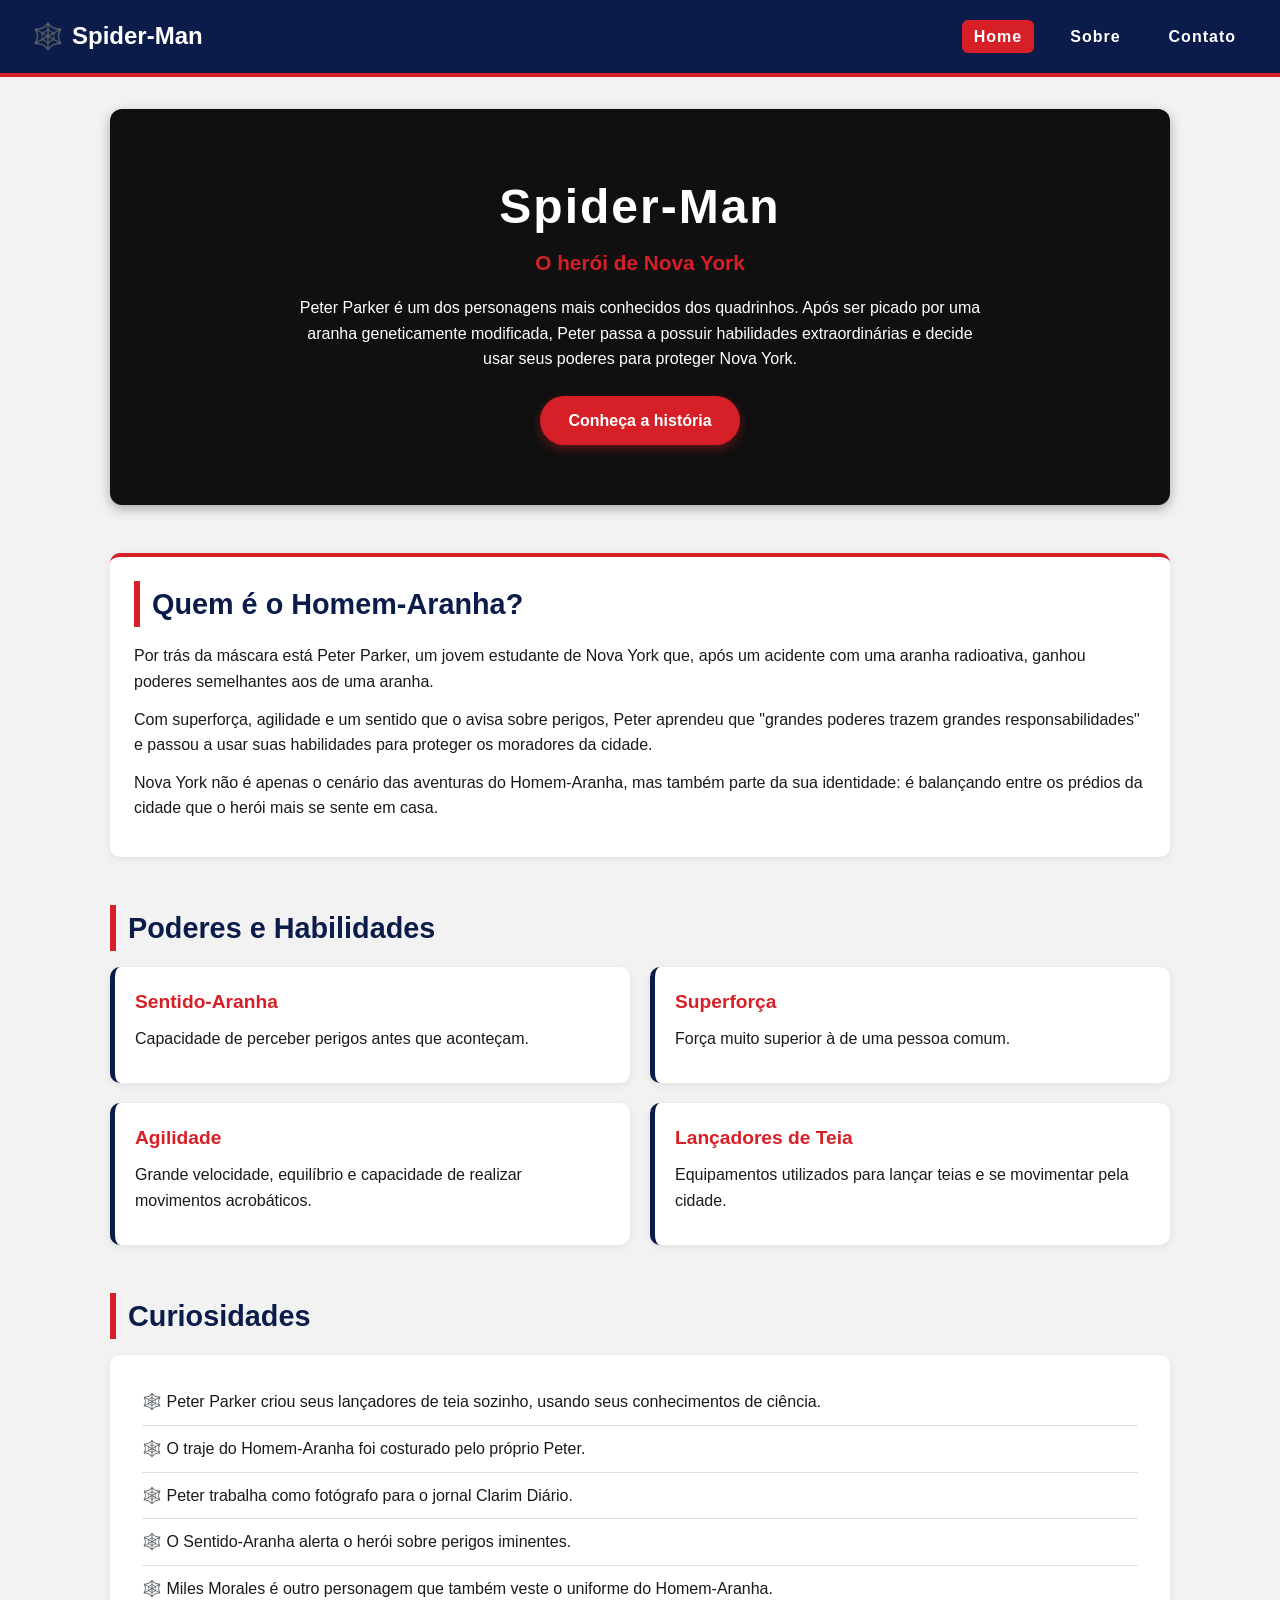
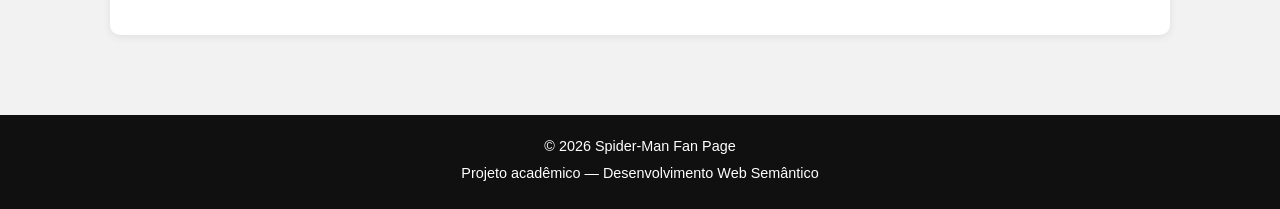
==== index.html @ 92c6b63e "feat: estrutura inicial do projeto" ====
<!DOCTYPE html>
<html lang="pt-br">
<head>
    <meta charset="UTF-8">
    <meta name="viewport" content="width=device-width, initial-scale=1.0">
    <title>Spider-Man | Home</title>
    <link rel="stylesheet" href="css/style.css">
</head>
<body>

    <header>
        <div class="logo">
            <span class="logo-icone">🕸️</span>
            <span class="logo-texto">Spider-Man</span>
        </div>
        <nav>
            <ul>
                <li><a href="index.html" class="ativo">Home</a></li>
                <li><a href="sobre.html">Sobre</a></li>
                <li><a href="contato.html">Contato</a></li>
            </ul>
        </nav>
    </header>

    <main>

        <!-- Seção Hero -->
        <section class="hero">
            <h1>Spider-Man</h1>
            <p class="subtitulo">O herói de Nova York</p>
            <p class="hero-texto">
                Peter Parker é um dos personagens mais conhecidos dos quadrinhos.
                Após ser picado por uma aranha geneticamente modificada, Peter passa
                a possuir habilidades extraordinárias e decide usar seus poderes
                para proteger Nova York.
            </p>
            <a href="sobre.html" class="botao">Conheça a história</a>
        </section>

        <!-- Seção Quem é o Homem-Aranha -->
        <section class="secao-quem-e">
            <article>
                <h2>Quem é o Homem-Aranha?</h2>
                <p>
                    Por trás da máscara está Peter Parker, um jovem estudante de
                    Nova York que, após um acidente com uma aranha radioativa,
                    ganhou poderes semelhantes aos de uma aranha.
                </p>
                <p>
                    Com superforça, agilidade e um sentido que o avisa sobre
                    perigos, Peter aprendeu que "grandes poderes trazem grandes
                    responsabilidades" e passou a usar suas habilidades para
                    proteger os moradores da cidade.
                </p>
                <p>
                    Nova York não é apenas o cenário das aventuras do Homem-Aranha,
                    mas também parte da sua identidade: é balançando entre os
                    prédios da cidade que o herói mais se sente em casa.
                </p>
            </article>
        </section>

        <!-- Seção Poderes e Habilidades -->
        <section class="secao-poderes">
            <h2>Poderes e Habilidades</h2>
            <div class="cards">
                <article class="card">
                    <h3>Sentido-Aranha</h3>
                    <p>Capacidade de perceber perigos antes que aconteçam.</p>
                </article>
                <article class="card">
                    <h3>Superforça</h3>
                    <p>Força muito superior à de uma pessoa comum.</p>
                </article>
                <article class="card">
                    <h3>Agilidade</h3>
                    <p>Grande velocidade, equilíbrio e capacidade de realizar movimentos acrobáticos.</p>
                </article>
                <article class="card">
                    <h3>Lançadores de Teia</h3>
                    <p>Equipamentos utilizados para lançar teias e se movimentar pela cidade.</p>
                </article>
            </div>
        </section>

        <!-- Seção Curiosidades -->
        <section class="secao-curiosidades">
            <h2>Curiosidades</h2>
            <ul>
                <li>Peter Parker criou seus lançadores de teia sozinho, usando seus conhecimentos de ciência.</li>
                <li>O traje do Homem-Aranha foi costurado pelo próprio Peter.</li>
                <li>Peter trabalha como fotógrafo para o jornal Clarim Diário.</li>
                <li>O Sentido-Aranha alerta o herói sobre perigos iminentes.</li>
                <li>Miles Morales é outro personagem que também veste o uniforme do Homem-Aranha.</li>
            </ul>
        </section>

    </main>

    <footer>
        <p>&copy; 2026 Spider-Man Fan Page</p>
        <p>Projeto acadêmico — Desenvolvimento Web Semântico</p>
    </footer>

</body>
</html>
---- css/style.css ----
/* ==========================================================
   RESET BÁSICO
========================================================== */
* {
    margin: 0;
    padding: 0;
    box-sizing: border-box;
}

body {
    font-family: Arial, Helvetica, sans-serif;
    background-color: #f2f2f2;
    color: #1a1a1a;
    line-height: 1.6;
}

/* ==========================================================
   CORES PRINCIPAIS (variáveis para facilitar leitura)
   Vermelho: #d61f26
   Azul escuro: #0b1c4a
   Preto: #101010
   Branco: #ffffff
========================================================== */

a {
    text-decoration: none;
    color: inherit;
}

ul {
    list-style: none;
}

/* ==========================================================
   HEADER / MENU (Flexbox)
========================================================== */
header {
    background-color: #0b1c4a;
    color: #ffffff;
    display: flex;
    justify-content: space-between;
    align-items: center;
    flex-wrap: wrap;
    padding: 16px 32px;
    border-bottom: 4px solid #d61f26;
}

.logo {
    display: flex;
    align-items: center;
    gap: 8px;
    font-size: 1.5rem;
    font-weight: bold;
}

.logo-icone {
    font-size: 1.6rem;
}

header nav ul {
    display: flex;
    gap: 24px;
}

header nav a {
    font-weight: bold;
    letter-spacing: 1px;
    padding: 8px 12px;
    border-radius: 6px;
    transition: background-color 0.2s ease;
}

header nav a:hover {
    background-color: #d61f26;
}

header nav a.ativo {
    background-color: #d61f26;
}

/* ==========================================================
   MAIN
========================================================== */
main {
    max-width: 1100px;
    margin: 0 auto;
    padding: 32px 20px;
}

section {
    margin-bottom: 48px;
}

h1 {
    font-size: 2.4rem;
    color: #0b1c4a;
}

h2 {
    font-size: 1.8rem;
    color: #0b1c4a;
    margin-bottom: 16px;
    border-left: 6px solid #d61f26;
    padding-left: 12px;
}

h3 {
    font-size: 1.2rem;
    color: #d61f26;
    margin-bottom: 8px;
}

p {
    margin-bottom: 12px;
}

/* ==========================================================
   HERO (Home)
========================================================== */
.hero {
    background-color: #101010;
    color: #ffffff;
    text-align: center;
    padding: 60px 24px;
    border-radius: 12px;
    box-shadow: 0 4px 12px rgba(0, 0, 0, 0.3);
}

.hero h1 {
    color: #ffffff;
    font-size: 3rem;
    letter-spacing: 2px;
}

.hero .subtitulo {
    color: #d61f26;
    font-size: 1.3rem;
    font-weight: bold;
    margin-bottom: 16px;
}

.hero-texto {
    max-width: 700px;
    margin: 0 auto 24px auto;
}

.botao {
    display: inline-block;
    background-color: #d61f26;
    color: #ffffff;
    padding: 12px 28px;
    border-radius: 30px;
    font-weight: bold;
    box-shadow: 0 4px 10px rgba(214, 31, 38, 0.4);
    transition: transform 0.2s ease, background-color 0.2s ease;
}

.botao:hover {
    background-color: #a3151a;
    transform: translateY(-2px);
}

/* ==========================================================
   ARTIGO / TEXTO (Quem é / Origem / Intro Sobre)
========================================================== */
.secao-quem-e article,
.secao-origem article,
.intro-sobre,
.intro-contato {
    background-color: #ffffff;
    padding: 24px;
    border-radius: 10px;
    box-shadow: 0 2px 8px rgba(0, 0, 0, 0.08);
    border-top: 4px solid #d61f26;
}

/* ==========================================================
   CARDS (Grid) - Poderes, Personagens, Vilões
========================================================== */
.cards {
    display: grid;
    grid-template-columns: repeat(2, 1fr);
    gap: 20px;
    margin-top: 16px;
}

.card {
    background-color: #ffffff;
    padding: 20px;
    border-radius: 10px;
    box-shadow: 0 2px 8px rgba(0, 0, 0, 0.08);
    border-left: 5px solid #0b1c4a;
    transition: transform 0.2s ease;
}

.card:hover {
    transform: translateY(-4px);
}

.card-vilao {
    border-left: 5px solid #d61f26;
}

/* ==========================================================
   CURIOSIDADES
========================================================== */
.secao-curiosidades ul {
    background-color: #ffffff;
    padding: 24px 32px;
    border-radius: 10px;
    box-shadow: 0 2px 8px rgba(0, 0, 0, 0.08);
}

.secao-curiosidades li {
    padding: 10px 0;
    border-bottom: 1px solid #e0e0e0;
}

.secao-curiosidades li::before {
    content: "🕸️ ";
}

.secao-curiosidades li:last-child {
    border-bottom: none;
}

/* ==========================================================
   FORMULÁRIO (Contato)
========================================================== */
.secao-formulario form {
    background-color: #ffffff;
    padding: 32px;
    border-radius: 10px;
    box-shadow: 0 2px 8px rgba(0, 0, 0, 0.08);
    display: flex;
    flex-direction: column;
    gap: 18px;
    max-width: 600px;
    margin: 0 auto;
}

.campo {
    display: flex;
    flex-direction: column;
    gap: 6px;
}

.campo label {
    font-weight: bold;
    color: #0b1c4a;
}

.campo input,
.campo textarea {
    padding: 10px 12px;
    border: 2px solid #cccccc;
    border-radius: 6px;
    font-family: inherit;
    font-size: 1rem;
}

.campo input:focus,
.campo textarea:focus {
    outline: none;
    border-color: #d61f26;
}

.secao-formulario button {
    align-self: flex-start;
    background-color: #d61f26;
    color: #ffffff;
    border: none;
    padding: 12px 28px;
    border-radius: 30px;
    font-weight: bold;
    font-size: 1rem;
    cursor: pointer;
    transition: background-color 0.2s ease;
}

.secao-formulario button:hover {
    background-color: #a3151a;
}

/* ==========================================================
   FOOTER
========================================================== */
footer {
    background-color: #101010;
    color: #ffffff;
    text-align: center;
    padding: 20px;
}

footer p {
    margin-bottom: 4px;
    font-size: 0.9rem;
}

/* ==========================================================
   RESPONSIVIDADE
========================================================== */
@media (max-width: 768px) {

    header {
        flex-direction: column;
        gap: 12px;
        text-align: center;
    }

    header nav ul {
        flex-wrap: wrap;
        justify-content: center;
        gap: 12px;
    }

    .hero h1 {
        font-size: 2.2rem;
    }

    .cards {
        grid-template-columns: 1fr;
    }

    .secao-formulario form {
        max-width: 100%;
    }

    .secao-formulario button {
        align-self: stretch;
        text-align: center;
    }
}
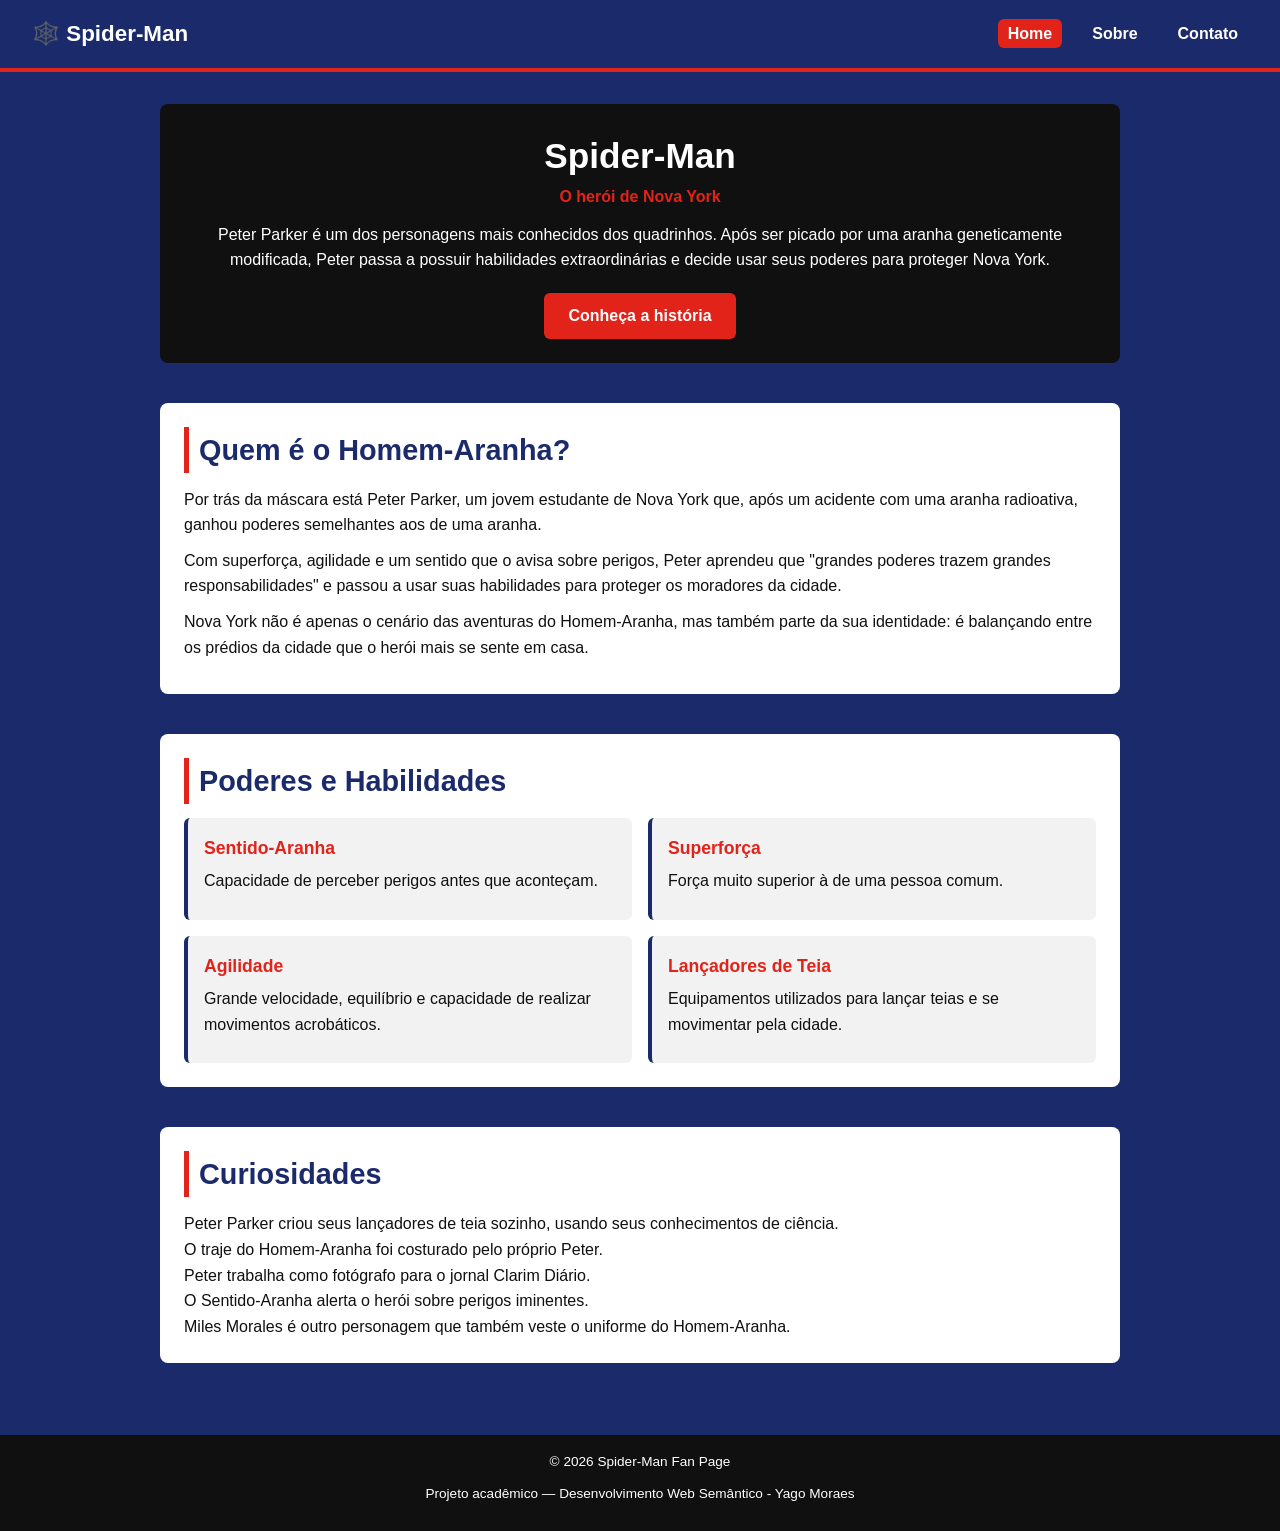
==== commit ba367ad0: "style: estilização das paginas" ====
--- a/index.html
+++ b/index.html
@@ -99,7 +99,7 @@
 
     <footer>
         <p>&copy; 2026 Spider-Man Fan Page</p>
-        <p>Projeto acadêmico — Desenvolvimento Web Semântico</p>
+        <p>Projeto acadêmico — Desenvolvimento Web Semântico - Yago Moraes</p>
     </footer>
 
 </body>
--- a/css/style.css
+++ b/css/style.css
@@ -1,6 +1,13 @@
-/* ==========================================================
-   RESET BÁSICO
-========================================================== */
+/* ====== VARIÁVEIS DE COR ====== */
+:root {
+    --vermelho: #e2231a;
+    --azul: #1b2a6b;
+    --preto: #101010;
+    --branco: #ffffff;
+    --cinza-claro: #f2f2f2;
+}
+
+/* ====== RESET BÁSICO ====== */
 * {
     margin: 0;
     padding: 0;
@@ -9,18 +16,10 @@
 
 body {
     font-family: Arial, Helvetica, sans-serif;
-    background-color: #f2f2f2;
-    color: #1a1a1a;
     line-height: 1.6;
-}
-
-/* ==========================================================
-   CORES PRINCIPAIS (variáveis para facilitar leitura)
-   Vermelho: #d61f26
-   Azul escuro: #0b1c4a
-   Preto: #101010
-   Branco: #ffffff
-========================================================== */
+    color: var(--preto);
+    background-color: var(--azul);
+}
 
 a {
     text-decoration: none;
@@ -31,303 +30,232 @@
     list-style: none;
 }
 
-/* ==========================================================
-   HEADER / MENU (Flexbox)
-========================================================== */
+img {
+    max-width: 100%;
+    display: block;
+}
+
+/* ====== HEADER / NAV ====== */
 header {
-    background-color: #0b1c4a;
-    color: #ffffff;
+    background-color: var(--azul);
+    color: var(--branco);
     display: flex;
     justify-content: space-between;
     align-items: center;
     flex-wrap: wrap;
+    gap: 10px;
     padding: 16px 32px;
-    border-bottom: 4px solid #d61f26;
+    border-bottom: 4px solid var(--vermelho);
 }
 
 .logo {
-    display: flex;
-    align-items: center;
-    gap: 8px;
-    font-size: 1.5rem;
-    font-weight: bold;
-}
-
-.logo-icone {
-    font-size: 1.6rem;
+    font-size: 1.4rem;
+    font-weight: bold;
 }
 
 header nav ul {
     display: flex;
-    gap: 24px;
+    gap: 20px;
 }
 
 header nav a {
     font-weight: bold;
-    letter-spacing: 1px;
-    padding: 8px 12px;
-    border-radius: 6px;
-    transition: background-color 0.2s ease;
+    padding: 6px 10px;
+    border-radius: 6px;
 }
 
 header nav a:hover {
-    background-color: #d61f26;
+    background-color: var(--vermelho);
 }
 
 header nav a.ativo {
-    background-color: #d61f26;
-}
-
-/* ==========================================================
-   MAIN
-========================================================== */
+    background-color: var(--vermelho);
+}
+
+/* ====== MAIN ====== */
 main {
-    max-width: 1100px;
+    max-width: 1000px;
     margin: 0 auto;
     padding: 32px 20px;
 }
 
 section {
-    margin-bottom: 48px;
+    margin-bottom: 40px;
+    background-color: var(--branco);
+    padding: 24px;
+    border-radius: 8px;
 }
 
 h1 {
-    font-size: 2.4rem;
-    color: #0b1c4a;
+    font-size: 2.2rem;
+    color: var(--azul);
 }
 
 h2 {
     font-size: 1.8rem;
-    color: #0b1c4a;
-    margin-bottom: 16px;
-    border-left: 6px solid #d61f26;
-    padding-left: 12px;
+    color: var(--azul);
+    margin-bottom: 14px;
+    border-left: 5px solid var(--vermelho);
+    padding-left: 10px;
 }
 
 h3 {
-    font-size: 1.2rem;
-    color: #d61f26;
-    margin-bottom: 8px;
+    font-size: 1.1rem;
+    color: var(--vermelho);
+    margin-bottom: 6px;
 }
 
 p {
+    margin-bottom: 10px;
+}
+
+/* ====== HERO (Home) ====== */
+.hero {
+    background-color: var(--preto);
+    color: var(--branco);
+    text-align: center;
+}
+
+.hero h1 {
+    color: var(--branco);
+}
+
+.hero .subtitulo {
+    color: var(--vermelho);
+    font-weight: bold;
     margin-bottom: 12px;
 }
 
-/* ==========================================================
-   HERO (Home)
-========================================================== */
-.hero {
-    background-color: #101010;
-    color: #ffffff;
-    text-align: center;
-    padding: 60px 24px;
-    border-radius: 12px;
-    box-shadow: 0 4px 12px rgba(0, 0, 0, 0.3);
-}
-
-.hero h1 {
-    color: #ffffff;
-    font-size: 3rem;
-    letter-spacing: 2px;
-}
-
-.hero .subtitulo {
-    color: #d61f26;
-    font-size: 1.3rem;
-    font-weight: bold;
-    margin-bottom: 16px;
-}
-
-.hero-texto {
-    max-width: 700px;
-    margin: 0 auto 24px auto;
+/* espaço reservado para imagem na Home */
+.imagem-hero {
+    margin: 20px auto;
+    max-width: 500px;
+    aspect-ratio: 16 / 9;
+    background-color: #1a1a1a;
+    border: 2px dashed var(--vermelho);
+    border-radius: 8px;
+    display: flex;
+    align-items: center;
+    justify-content: center;
+    color: var(--branco);
+    font-size: 0.9rem;
 }
 
 .botao {
     display: inline-block;
-    background-color: #d61f26;
-    color: #ffffff;
-    padding: 12px 28px;
-    border-radius: 30px;
-    font-weight: bold;
-    box-shadow: 0 4px 10px rgba(214, 31, 38, 0.4);
-    transition: transform 0.2s ease, background-color 0.2s ease;
+    background-color: var(--vermelho);
+    color: var(--branco);
+    padding: 10px 24px;
+    border-radius: 6px;
+    font-weight: bold;
+    margin-top: 10px;
 }
 
 .botao:hover {
     background-color: #a3151a;
-    transform: translateY(-2px);
-}
-
-/* ==========================================================
-   ARTIGO / TEXTO (Quem é / Origem / Intro Sobre)
-========================================================== */
-.secao-quem-e article,
-.secao-origem article,
-.intro-sobre,
-.intro-contato {
-    background-color: #ffffff;
-    padding: 24px;
-    border-radius: 10px;
-    box-shadow: 0 2px 8px rgba(0, 0, 0, 0.08);
-    border-top: 4px solid #d61f26;
-}
-
-/* ==========================================================
-   CARDS (Grid) - Poderes, Personagens, Vilões
-========================================================== */
+}
+
+/* ====== CARDS (Grid) ====== */
 .cards {
     display: grid;
     grid-template-columns: repeat(2, 1fr);
-    gap: 20px;
-    margin-top: 16px;
+    gap: 16px;
+    margin-top: 10px;
 }
 
 .card {
-    background-color: #ffffff;
-    padding: 20px;
-    border-radius: 10px;
-    box-shadow: 0 2px 8px rgba(0, 0, 0, 0.08);
-    border-left: 5px solid #0b1c4a;
-    transition: transform 0.2s ease;
-}
-
-.card:hover {
-    transform: translateY(-4px);
+    background-color: var(--cinza-claro);
+    padding: 16px;
+    border-left: 4px solid var(--azul);
+    border-radius: 6px;
 }
 
 .card-vilao {
-    border-left: 5px solid #d61f26;
-}
-
-/* ==========================================================
-   CURIOSIDADES
-========================================================== */
-.secao-curiosidades ul {
-    background-color: #ffffff;
-    padding: 24px 32px;
-    border-radius: 10px;
-    box-shadow: 0 2px 8px rgba(0, 0, 0, 0.08);
-}
-
-.secao-curiosidades li {
-    padding: 10px 0;
-    border-bottom: 1px solid #e0e0e0;
-}
-
-.secao-curiosidades li::before {
-    content: "🕸️ ";
-}
-
-.secao-curiosidades li:last-child {
-    border-bottom: none;
-}
-
-/* ==========================================================
-   FORMULÁRIO (Contato)
-========================================================== */
-.secao-formulario form {
-    background-color: #ffffff;
-    padding: 32px;
-    border-radius: 10px;
-    box-shadow: 0 2px 8px rgba(0, 0, 0, 0.08);
+    border-left: 4px solid var(--vermelho);
+}
+
+/* ====== ASIDE ====== */
+aside {
+    background-color: var(--cinza-claro);
+    border-left: 4px solid var(--vermelho);
+}
+
+aside ul li {
+    margin-bottom: 8px;
+    padding-left: 10px;
+}
+
+/* ====== FORMULÁRIO ====== */
+.campo {
     display: flex;
     flex-direction: column;
-    gap: 18px;
-    max-width: 600px;
-    margin: 0 auto;
-}
-
-.campo {
-    display: flex;
-    flex-direction: column;
-    gap: 6px;
+    gap: 4px;
+    margin-bottom: 14px;
 }
 
 .campo label {
     font-weight: bold;
-    color: #0b1c4a;
+    color: var(--azul);
 }
 
 .campo input,
 .campo textarea {
-    padding: 10px 12px;
+    padding: 8px 10px;
     border: 2px solid #cccccc;
     border-radius: 6px;
     font-family: inherit;
-    font-size: 1rem;
 }
 
 .campo input:focus,
 .campo textarea:focus {
     outline: none;
-    border-color: #d61f26;
-}
-
+    border-color: var(--vermelho);
+}
+
+.intro-contato {
+    margin: auto auto;
+    margin-bottom: 20px;
+    max-width: 600px;
+}
+
+.secao-formulario {
+    max-width: 600px;
+    margin: 0 auto;
+}
 .secao-formulario button {
-    align-self: flex-start;
-    background-color: #d61f26;
-    color: #ffffff;
+    background-color: var(--vermelho);
+    color: var(--branco);
     border: none;
-    padding: 12px 28px;
-    border-radius: 30px;
-    font-weight: bold;
-    font-size: 1rem;
+    padding: 10px 24px;
+    border-radius: 6px;
+    font-weight: bold;
     cursor: pointer;
-    transition: background-color 0.2s ease;
 }
 
 .secao-formulario button:hover {
     background-color: #a3151a;
 }
 
-/* ==========================================================
-   FOOTER
-========================================================== */
+/* ====== FOOTER ====== */
 footer {
-    background-color: #101010;
-    color: #ffffff;
+    background-color: var(--preto);
+    color: var(--branco);
     text-align: center;
-    padding: 20px;
+    padding: 16px;
 }
 
 footer p {
-    margin-bottom: 4px;
-    font-size: 0.9rem;
-}
-
-/* ==========================================================
-   RESPONSIVIDADE
-========================================================== */
+    font-size: 0.85rem;
+}
+
+/* ====== RESPONSIVIDADE ====== */
 @media (max-width: 768px) {
-
     header {
         flex-direction: column;
-        gap: 12px;
         text-align: center;
-    }
-
-    header nav ul {
-        flex-wrap: wrap;
-        justify-content: center;
-        gap: 12px;
-    }
-
-    .hero h1 {
-        font-size: 2.2rem;
     }
 
     .cards {
         grid-template-columns: 1fr;
     }
-
-    .secao-formulario form {
-        max-width: 100%;
-    }
-
-    .secao-formulario button {
-        align-self: stretch;
-        text-align: center;
-    }
-}
+}
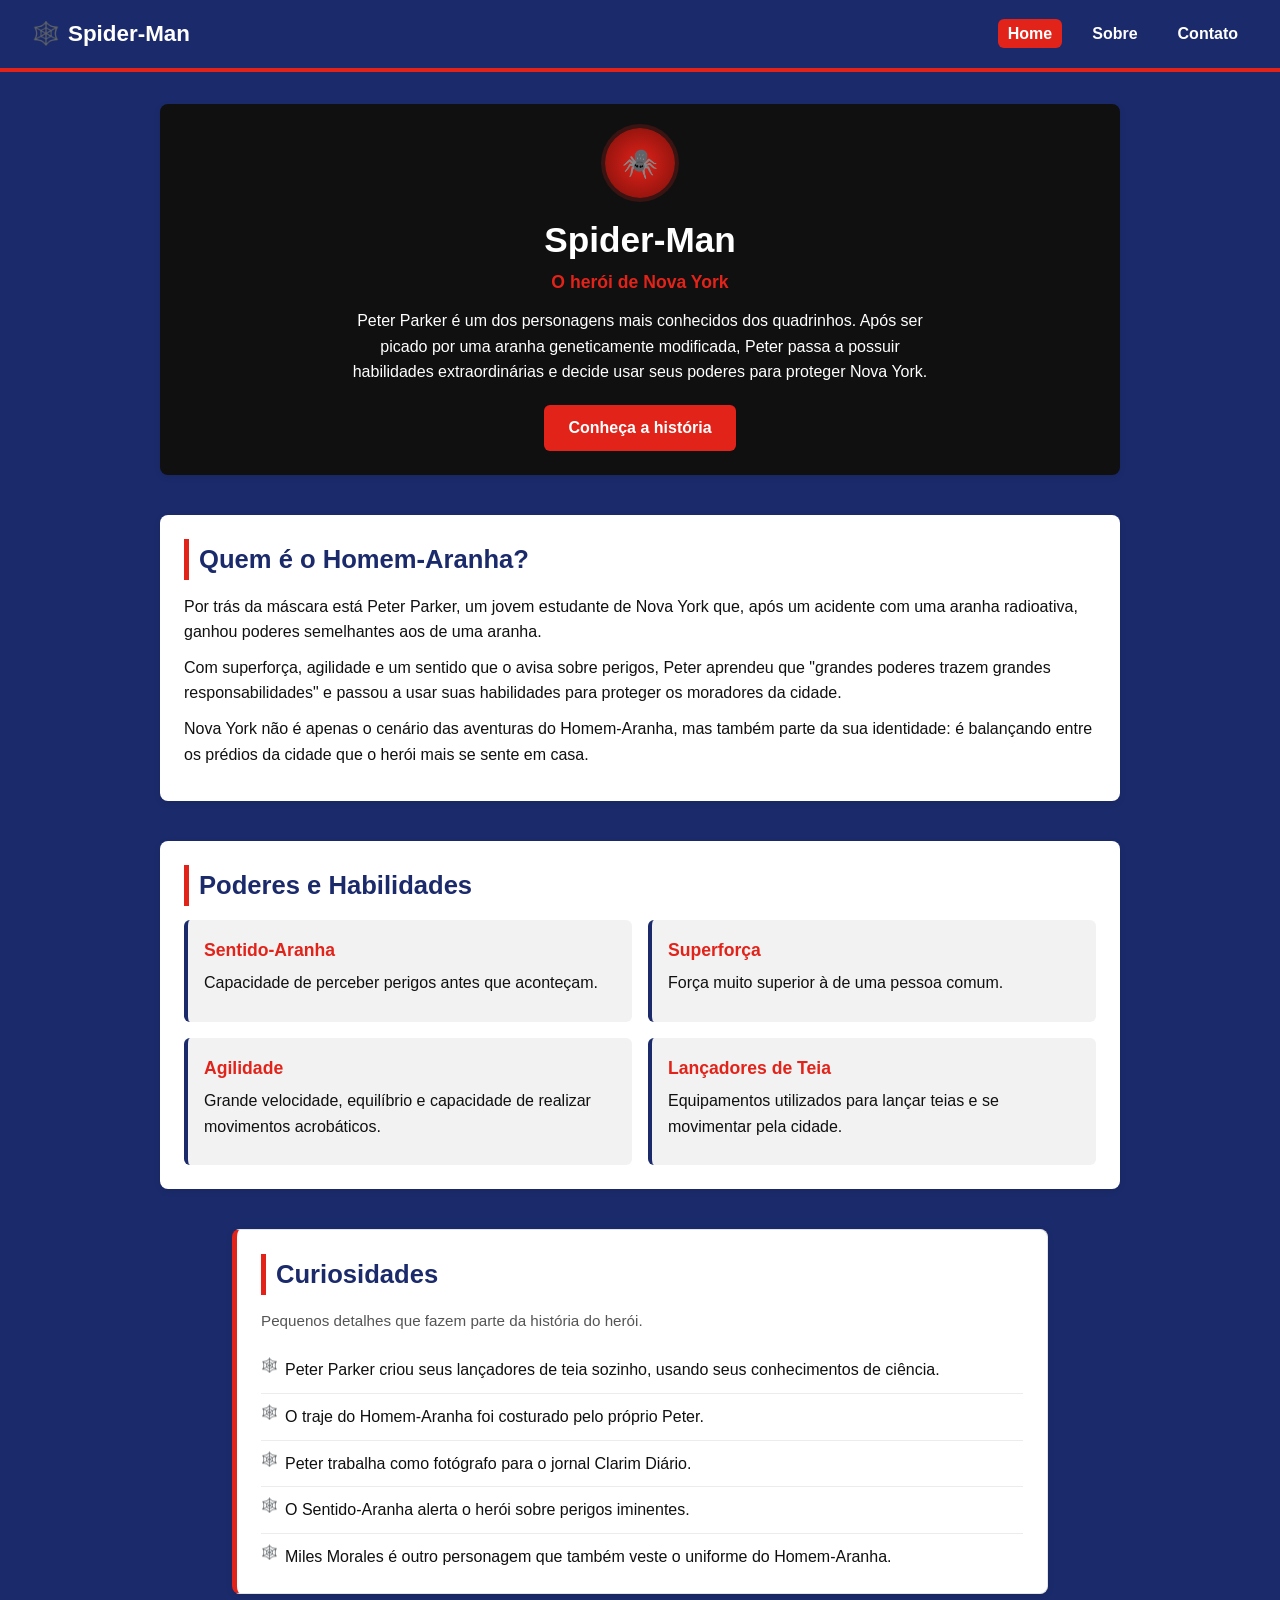
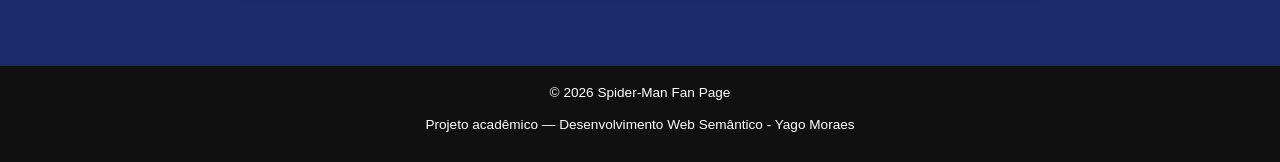
==== commit 26b2d75a: "feat: versão estática finalizada" ====
--- a/index.html
+++ b/index.html
@@ -26,6 +26,7 @@
 
         <!-- Seção Hero -->
         <section class="hero">
+            <span class="hero-icone" aria-hidden="true">🕷️</span>
             <h1>Spider-Man</h1>
             <p class="subtitulo">O herói de Nova York</p>
             <p class="hero-texto">
@@ -83,9 +84,10 @@
             </div>
         </section>
 
-        <!-- Seção Curiosidades -->
-        <section class="secao-curiosidades">
+        <!-- Curiosidades -->
+        <aside aria-label="Curiosidades sobre o personagem">
             <h2>Curiosidades</h2>
+            <p class="aside-intro">Pequenos detalhes que fazem parte da história do herói.</p>
             <ul>
                 <li>Peter Parker criou seus lançadores de teia sozinho, usando seus conhecimentos de ciência.</li>
                 <li>O traje do Homem-Aranha foi costurado pelo próprio Peter.</li>
@@ -93,7 +95,7 @@
                 <li>O Sentido-Aranha alerta o herói sobre perigos iminentes.</li>
                 <li>Miles Morales é outro personagem que também veste o uniforme do Homem-Aranha.</li>
             </ul>
-        </section>
+        </aside>
 
     </main>
 
@@ -103,4 +105,4 @@
     </footer>
 
 </body>
-</html>
+</html>
--- a/css/style.css
+++ b/css/style.css
@@ -30,12 +30,7 @@
     list-style: none;
 }
 
-img {
-    max-width: 100%;
-    display: block;
-}
-
-/* ====== HEADER / NAV ====== */
+/* ====== HEADER / NAV (Flexbox) ====== */
 header {
     background-color: var(--azul);
     color: var(--branco);
@@ -49,6 +44,9 @@
 }
 
 .logo {
+    display: flex;
+    align-items: center;
+    gap: 8px;
     font-size: 1.4rem;
     font-weight: bold;
 }
@@ -62,6 +60,7 @@
     font-weight: bold;
     padding: 6px 10px;
     border-radius: 6px;
+    transition: background-color 0.2s ease;
 }
 
 header nav a:hover {
@@ -84,6 +83,7 @@
     background-color: var(--branco);
     padding: 24px;
     border-radius: 8px;
+    box-shadow: 0 2px 6px rgba(0, 0, 0, 0.1);
 }
 
 h1 {
@@ -92,7 +92,7 @@
 }
 
 h2 {
-    font-size: 1.8rem;
+    font-size: 1.6rem;
     color: var(--azul);
     margin-bottom: 14px;
     border-left: 5px solid var(--vermelho);
@@ -109,36 +109,44 @@
     margin-bottom: 10px;
 }
 
-/* ====== HERO (Home) ====== */
+/* ====== HERO (Home) — layout em Flexbox ====== */
 .hero {
     background-color: var(--preto);
     color: var(--branco);
+    display: flex;
+    flex-direction: column;
+    align-items: center;
     text-align: center;
 }
 
 .hero h1 {
     color: var(--branco);
+}
+
+/* selo/ícone decorativo, feito só com CSS, sem imagem externa */
+.hero-icone {
+    width: 70px;
+    height: 70px;
+    display: flex;
+    align-items: center;
+    justify-content: center;
+    font-size: 1.8rem;
+    background: radial-gradient(circle, var(--vermelho) 0%, #7a0f0a 100%);
+    border-radius: 50%;
+    margin-bottom: 14px;
+    box-shadow: 0 0 0 4px rgba(226, 35, 26, 0.2);
 }
 
 .hero .subtitulo {
     color: var(--vermelho);
     font-weight: bold;
+    font-size: 1.1rem;
     margin-bottom: 12px;
 }
 
-/* espaço reservado para imagem na Home */
-.imagem-hero {
-    margin: 20px auto;
-    max-width: 500px;
-    aspect-ratio: 16 / 9;
-    background-color: #1a1a1a;
-    border: 2px dashed var(--vermelho);
-    border-radius: 8px;
-    display: flex;
-    align-items: center;
-    justify-content: center;
-    color: var(--branco);
-    font-size: 0.9rem;
+.hero-texto {
+    max-width: 600px;
+    font-size: 1rem;
 }
 
 .botao {
@@ -149,13 +157,14 @@
     border-radius: 6px;
     font-weight: bold;
     margin-top: 10px;
+    transition: background-color 0.2s ease;
 }
 
 .botao:hover {
     background-color: #a3151a;
 }
 
-/* ====== CARDS (Grid) ====== */
+/* ====== CARDS ====== */
 .cards {
     display: grid;
     grid-template-columns: repeat(2, 1fr);
@@ -170,22 +179,105 @@
     border-radius: 6px;
 }
 
-.card-vilao {
-    border-left: 4px solid var(--vermelho);
-}
-
-/* ====== ASIDE ====== */
+/* ====== PERSONAGENS ====== */
+.secao-personagens, aside {
+    width: 85%;
+    margin: 0 auto;
+}
+
+.lista-personagens {
+    display: flex;
+    flex-direction: column;
+    gap: 14px;
+    margin-top: 10px;
+}
+
+.personagem {
+    display: flex;
+    align-items: center;
+    gap: 16px;
+    background-color: var(--cinza-claro);
+    padding: 14px 16px;
+    border-left: 4px solid var(--azul);
+    border-radius: 6px;
+}
+
+.avatar {
+    flex-shrink: 0;
+    width: 42px;
+    height: 42px;
+    display: flex;
+    align-items: center;
+    justify-content: center;
+    background-color: var(--azul);
+    color: var(--branco);
+    font-weight: bold;
+    border-radius: 50%;
+}
+
+.personagem-texto h3 {
+    margin-bottom: 2px;
+}
+
+.personagem-texto p {
+    margin-bottom: 0;
+}
+
 aside {
-    background-color: var(--cinza-claro);
-    border-left: 4px solid var(--vermelho);
+    background-color: var(--branco);
+    border: 1px solid #e5e5e5;
+    border-left: 5px solid var(--vermelho);
+    border-radius: 8px;
+    padding: 24px;
+    box-shadow: 0 2px 6px rgba(0, 0, 0, 0.1);
+    margin-bottom: 40px;
+}
+
+.aside-selo {
+    display: inline-block;
+    background-color: var(--azul);
+    color: var(--branco);
+    font-size: 0.75rem;
+    font-weight: bold;
+    text-transform: uppercase;
+    letter-spacing: 0.5px;
+    padding: 4px 10px;
+    border-radius: 20px;
+    margin-bottom: 10px;
+}
+
+.aside-intro {
+    color: #555555;
+    font-size: 0.95rem;
+    margin-bottom: 14px;
 }
 
 aside ul li {
-    margin-bottom: 8px;
-    padding-left: 10px;
-}
-
-/* ====== FORMULÁRIO ====== */
+    position: relative;
+    padding: 10px 0 10px 24px;
+    border-bottom: 1px solid #ececec;
+}
+
+aside ul li:last-child {
+    border-bottom: none;
+    padding-bottom: 0;
+}
+
+aside ul li::before {
+    content: "🕸️";
+    position: absolute;
+    left: 0;
+    top: 8px;
+    font-size: 0.85rem;
+}
+
+/* ====== FORMULÁRIO (Contato) ====== */
+.intro-contato,
+.secao-formulario {
+    max-width: 600px;
+    margin: 0 auto 40px auto;
+}
+
 .campo {
     display: flex;
     flex-direction: column;
@@ -212,16 +304,6 @@
     border-color: var(--vermelho);
 }
 
-.intro-contato {
-    margin: auto auto;
-    margin-bottom: 20px;
-    max-width: 600px;
-}
-
-.secao-formulario {
-    max-width: 600px;
-    margin: 0 auto;
-}
 .secao-formulario button {
     background-color: var(--vermelho);
     color: var(--branco);
@@ -230,6 +312,7 @@
     border-radius: 6px;
     font-weight: bold;
     cursor: pointer;
+    transition: background-color 0.2s ease;
 }
 
 .secao-formulario button:hover {
@@ -248,7 +331,7 @@
     font-size: 0.85rem;
 }
 
-/* ====== RESPONSIVIDADE ====== */
+/* ====== RESPONSIVIDADE BASICA ====== */
 @media (max-width: 768px) {
     header {
         flex-direction: column;
@@ -258,4 +341,9 @@
     .cards {
         grid-template-columns: 1fr;
     }
+
+    .personagem {
+        flex-direction: column;
+        text-align: center;
+    }
 }
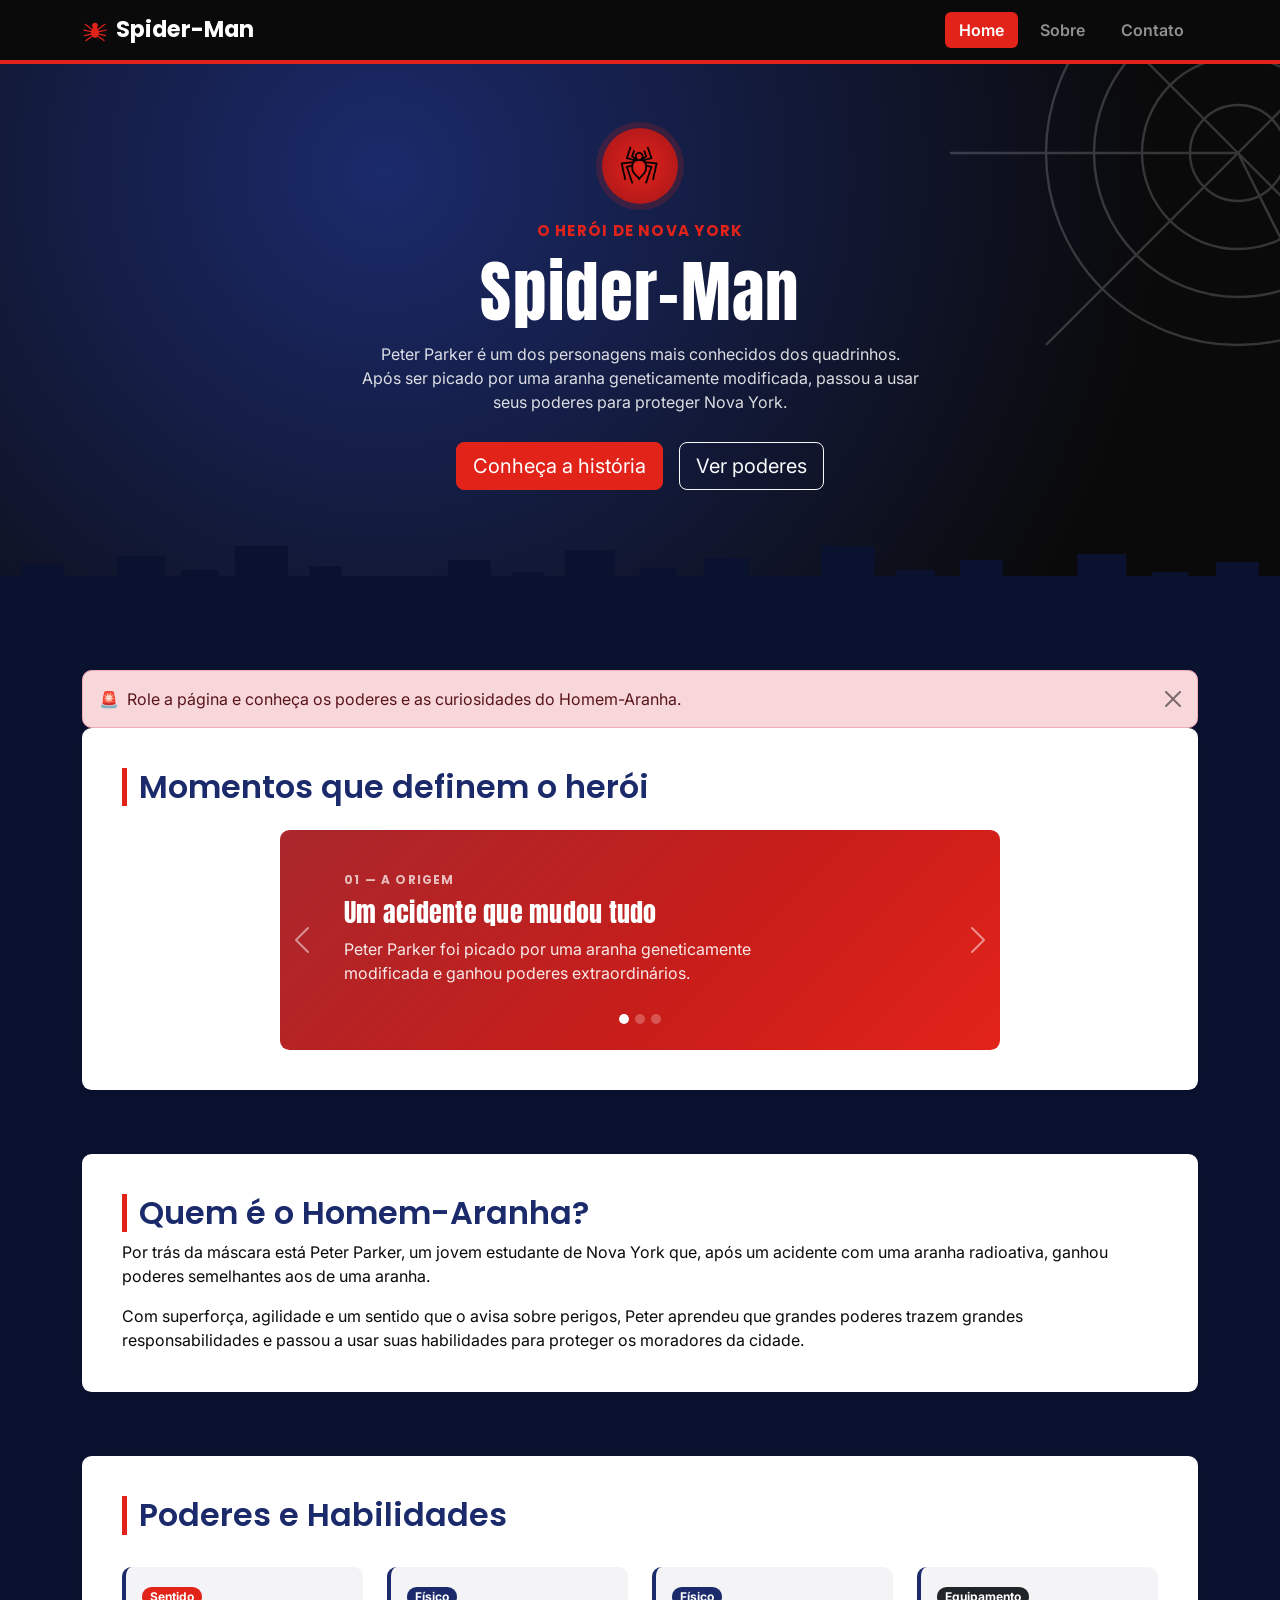
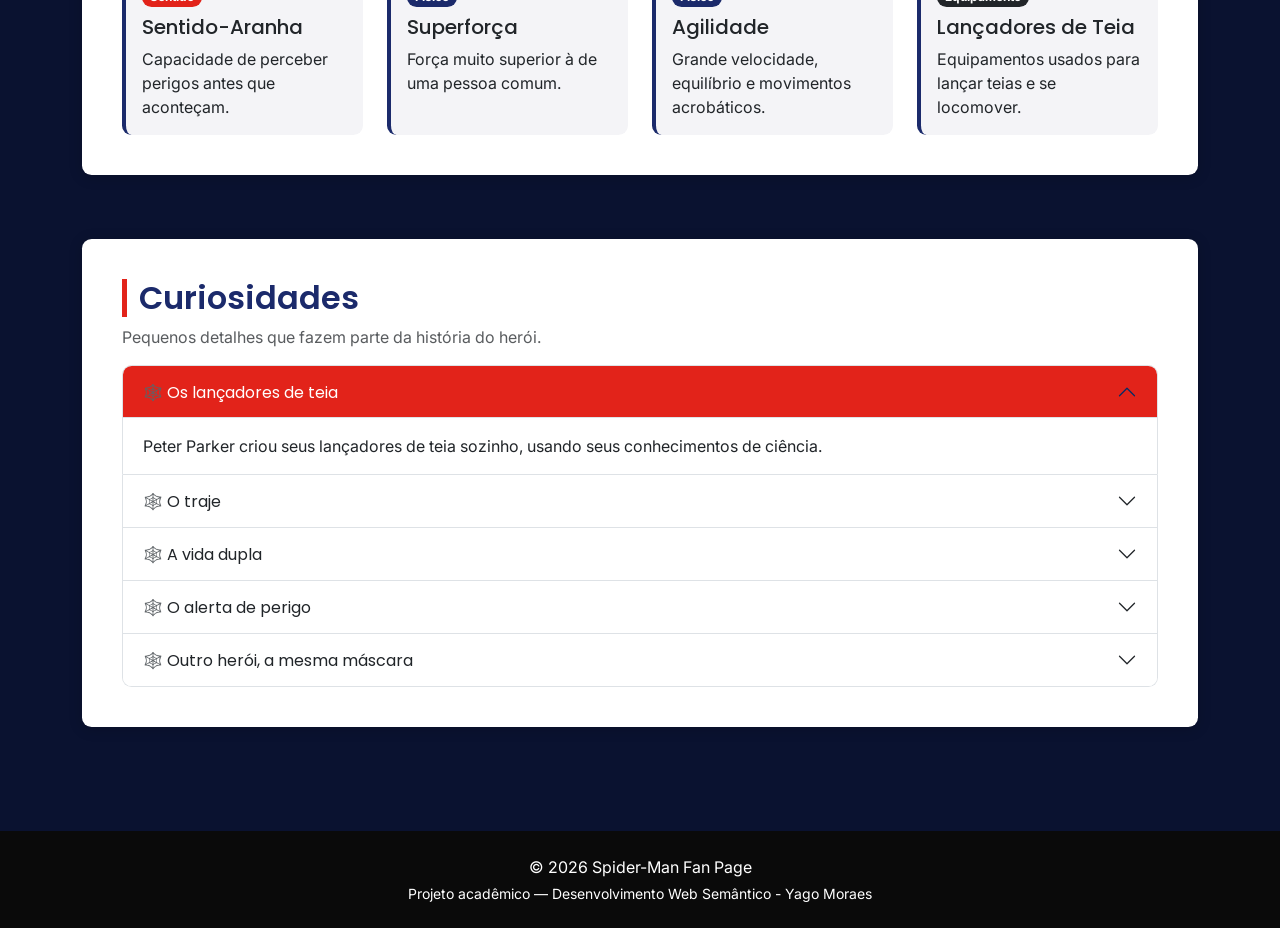
==== commit a7cb3db2: "feat: add bootstrap e responsividade" ====
--- a/index.html
+++ b/index.html
@@ -4,105 +4,323 @@
     <meta charset="UTF-8">
     <meta name="viewport" content="width=device-width, initial-scale=1.0">
     <title>Spider-Man | Home</title>
+
+    <link href="https://cdn.jsdelivr.net/npm/bootstrap@5.3.3/dist/css/bootstrap.min.css" rel="stylesheet">
+    <link rel="preconnect" href="https://fonts.googleapis.com">
+    <link rel="preconnect" href="https://fonts.gstatic.com" crossorigin>
+    <link href="https://fonts.googleapis.com/css2?family=Anton&family=Poppins:wght@500;600;700&family=Inter:wght@400;500&display=swap" rel="stylesheet">
+    <link rel="icon" type="image/svg+xml" href="img/aranha.png">
     <link rel="stylesheet" href="css/style.css">
 </head>
 <body>
 
-    <header>
-        <div class="logo">
-            <span class="logo-icone">🕸️</span>
-            <span class="logo-texto">Spider-Man</span>
+    <!-- ===== NAVBAR RESPONSIVA (recurso 1) ===== -->
+    <nav class="navbar navbar-expand-lg navbar-dark sticky-top">
+        <div class="container">
+            <a class="navbar-brand" href="index.html">
+                <svg class="spider-icon" viewBox="0 0 64 64" aria-hidden="true">
+                    <g fill="currentColor">
+                        <ellipse cx="32" cy="38" rx="10" ry="13"/>
+                        <circle cx="32" cy="21" r="7"/>
+                    </g>
+                    <g stroke="currentColor" stroke-width="3" stroke-linecap="round" fill="none">
+                        <path d="M24 30 8 18"/>
+                        <path d="M22 36 4 32"/>
+                        <path d="M22 42 6 46"/>
+                        <path d="M24 48 10 58"/>
+                        <path d="M40 30 56 18"/>
+                        <path d="M42 36 60 32"/>
+                        <path d="M42 42 58 46"/>
+                        <path d="M40 48 54 58"/>
+                    </g>
+                </svg> Spider-Man
+            </a>
+            <button class="navbar-toggler" type="button" data-bs-toggle="collapse" data-bs-target="#navMenu" aria-controls="navMenu" aria-expanded="false" aria-label="Abrir menu">
+                <span class="navbar-toggler-icon"></span>
+            </button>
+            <div class="collapse navbar-collapse" id="navMenu">
+                <ul class="navbar-nav ms-auto">
+                    <li class="nav-item"><a class="nav-link active" aria-current="page" href="index.html">Home</a></li>
+                    <li class="nav-item"><a class="nav-link" href="sobre.html">Sobre</a></li>
+                    <li class="nav-item"><a class="nav-link" href="contato.html">Contato</a></li>
+                </ul>
+            </div>
         </div>
-        <nav>
-            <ul>
-                <li><a href="index.html" class="ativo">Home</a></li>
-                <li><a href="sobre.html">Sobre</a></li>
-                <li><a href="contato.html">Contato</a></li>
-            </ul>
-        </nav>
-    </header>
+    </nav>
 
     <main>
 
-        <!-- Seção Hero -->
-        <section class="hero">
-            <span class="hero-icone" aria-hidden="true">🕷️</span>
-            <h1>Spider-Man</h1>
-            <p class="subtitulo">O herói de Nova York</p>
-            <p class="hero-texto">
-                Peter Parker é um dos personagens mais conhecidos dos quadrinhos.
-                Após ser picado por uma aranha geneticamente modificada, Peter passa
-                a possuir habilidades extraordinárias e decide usar seus poderes
-                para proteger Nova York.
-            </p>
-            <a href="sobre.html" class="botao">Conheça a história</a>
+        <!-- ===== HERO ===== -->
+        <section class="hero-section">
+            <!-- ilustração decorativa original (teia), não é logo/personagem de ninguém -->
+            <svg class="hero-bg-decor" viewBox="0 0 200 200" aria-hidden="true">
+                <g stroke="#ffffff" stroke-width="1" fill="none">
+                    <circle cx="140" cy="60" r="20"/>
+                    <circle cx="140" cy="60" r="40"/>
+                    <circle cx="140" cy="60" r="60"/>
+                    <circle cx="140" cy="60" r="80"/>
+                    <line x1="140" y1="60" x2="20" y2="60"/>
+                    <line x1="140" y1="60" x2="60" y2="-20"/>
+                    <line x1="140" y1="60" x2="220" y2="-20"/>
+                    <line x1="140" y1="60" x2="220" y2="140"/>
+                    <line x1="140" y1="60" x2="60" y2="140"/>
+                    <line x1="140" y1="60" x2="200" y2="180"/>
+                </g>
+            </svg>
+
+            <div class="container position-relative">
+                <div class="hero-icon-wrap">
+                    <img src="img/aranha.png" alt="Ícone do Homem-Aranha" class="hero-icon">
+                </div>
+                <p class="subtitulo">O herói de Nova York</p>
+                <h1 class="hero-title">Spider-Man</h1>
+                <p class="hero-lead">
+                    Peter Parker é um dos personagens mais conhecidos dos quadrinhos.
+                    Após ser picado por uma aranha geneticamente modificada, passou a
+                    usar seus poderes para proteger Nova York.
+                </p>
+                <div class="hero-actions d-flex gap-3 justify-content-center flex-wrap">
+                    <button type="button" class="btn btn-danger btn-lg" data-bs-toggle="modal" data-bs-target="#historiaModal">
+                        Conheça a história
+                    </button>
+                    <a href="sobre.html" class="btn btn-outline-light btn-lg">Ver poderes</a>
+                </div>
+            </div>
+
+            <!-- silhueta de skyline, ilustração original -->
+            <svg class="skyline-divider" viewBox="0 0 1200 60" preserveAspectRatio="none" aria-hidden="true">
+                <rect x="0" y="30" width="1200" height="30" fill="#0a1230"/>
+                <g fill="#0a1230">
+                    <rect x="20" y="18" width="40" height="42"/>
+                    <rect x="70" y="30" width="30" height="30"/>
+                    <rect x="110" y="10" width="45" height="50"/>
+                    <rect x="170" y="24" width="35" height="36"/>
+                    <rect x="220" y="0" width="50" height="60"/>
+                    <rect x="290" y="20" width="30" height="40"/>
+                    <rect x="340" y="34" width="60" height="26"/>
+                    <rect x="420" y="14" width="40" height="46"/>
+                    <rect x="480" y="26" width="30" height="34"/>
+                    <rect x="530" y="4" width="46" height="56"/>
+                    <rect x="600" y="22" width="34" height="38"/>
+                    <rect x="660" y="12" width="42" height="48"/>
+                    <rect x="720" y="32" width="30" height="28"/>
+                    <rect x="770" y="0" width="50" height="60"/>
+                    <rect x="840" y="24" width="36" height="36"/>
+                    <rect x="900" y="14" width="40" height="46"/>
+                    <rect x="960" y="30" width="30" height="30"/>
+                    <rect x="1010" y="8" width="46" height="52"/>
+                    <rect x="1080" y="26" width="34" height="34"/>
+                    <rect x="1140" y="16" width="40" height="44"/>
+                </g>
+            </svg>
         </section>
 
-        <!-- Seção Quem é o Homem-Aranha -->
-        <section class="secao-quem-e">
-            <article>
-                <h2>Quem é o Homem-Aranha?</h2>
-                <p>
-                    Por trás da máscara está Peter Parker, um jovem estudante de
-                    Nova York que, após um acidente com uma aranha radioativa,
-                    ganhou poderes semelhantes aos de uma aranha.
-                </p>
-                <p>
-                    Com superforça, agilidade e um sentido que o avisa sobre
-                    perigos, Peter aprendeu que "grandes poderes trazem grandes
-                    responsabilidades" e passou a usar suas habilidades para
-                    proteger os moradores da cidade.
-                </p>
-                <p>
-                    Nova York não é apenas o cenário das aventuras do Homem-Aranha,
-                    mas também parte da sua identidade: é balançando entre os
-                    prédios da cidade que o herói mais se sente em casa.
-                </p>
-            </article>
-        </section>
-
-        <!-- Seção Poderes e Habilidades -->
-        <section class="secao-poderes">
-            <h2>Poderes e Habilidades</h2>
-            <div class="cards">
-                <article class="card">
-                    <h3>Sentido-Aranha</h3>
-                    <p>Capacidade de perceber perigos antes que aconteçam.</p>
+        <div class="container">
+
+            <!-- ===== ALERTA DISMISSÍVEL (recurso 2) ===== -->
+            <div class="alert alert-danger alert-dismissible fade show d-flex align-items-center mb-0" role="alert">
+                <span class="me-2" aria-hidden="true">🚨</span>
+                <div>Role a página e conheça os poderes e as curiosidades do Homem-Aranha.</div>
+                <button type="button" class="btn-close" data-bs-dismiss="alert" aria-label="Fechar"></button>
+            </div>
+
+            <!-- ===== CARROSSEL (recurso 3) ===== -->
+            <section class="secao">
+                <h2>Momentos que definem o herói</h2>
+                <div id="heroCarousel" class="carousel slide carousel-heroico mt-4" data-bs-ride="carousel">
+                    <div class="carousel-indicators">
+                        <button type="button" data-bs-target="#heroCarousel" data-bs-slide-to="0" class="active" aria-current="true" aria-label="Slide 1"></button>
+                        <button type="button" data-bs-target="#heroCarousel" data-bs-slide-to="1" aria-label="Slide 2"></button>
+                        <button type="button" data-bs-target="#heroCarousel" data-bs-slide-to="2" aria-label="Slide 3"></button>
+                    </div>
+                    <div class="carousel-inner">
+                        <div class="carousel-item active">
+                            <div class="carousel-slide slide-1">
+                                <span class="slide-tag">01 — A origem</span>
+                                <h3>Um acidente que mudou tudo</h3>
+                                <p>Peter Parker foi picado por uma aranha geneticamente modificada e ganhou poderes extraordinários.</p>
+                            </div>
+                        </div>
+                        <div class="carousel-item">
+                            <div class="carousel-slide slide-2">
+                                <span class="slide-tag">02 — O valor</span>
+                                <h3>Grandes responsabilidades</h3>
+                                <p>"Grandes poderes trazem grandes responsabilidades" — a frase que guia cada decisão do herói.</p>
+                            </div>
+                        </div>
+                        <div class="carousel-item">
+                            <div class="carousel-slide slide-3">
+                                <span class="slide-tag">03 — A cidade</span>
+                                <h3>Balançando entre prédios</h3>
+                                <p>Nova York não é só o cenário: é onde o Homem-Aranha mais se sente em casa.</p>
+                            </div>
+                        </div>
+                    </div>
+                    <button class="carousel-control-prev" type="button" data-bs-target="#heroCarousel" data-bs-slide="prev">
+                        <span class="carousel-control-prev-icon" aria-hidden="true"></span>
+                        <span class="visually-hidden">Anterior</span>
+                    </button>
+                    <button class="carousel-control-next" type="button" data-bs-target="#heroCarousel" data-bs-slide="next">
+                        <span class="carousel-control-next-icon" aria-hidden="true"></span>
+                        <span class="visually-hidden">Próximo</span>
+                    </button>
+                </div>
+            </section>
+
+            <!-- ===== QUEM É O HOMEM-ARANHA ===== -->
+            <section class="secao">
+                <article>
+                    <h2>Quem é o Homem-Aranha?</h2>
+                    <p>
+                        Por trás da máscara está Peter Parker, um jovem estudante de
+                        Nova York que, após um acidente com uma aranha radioativa,
+                        ganhou poderes semelhantes aos de uma aranha.
+                    </p>
+                    <p class="mb-0">
+                        Com superforça, agilidade e um sentido que o avisa sobre
+                        perigos, Peter aprendeu que grandes poderes trazem grandes
+                        responsabilidades e passou a usar suas habilidades para
+                        proteger os moradores da cidade.
+                    </p>
                 </article>
-                <article class="card">
-                    <h3>Superforça</h3>
-                    <p>Força muito superior à de uma pessoa comum.</p>
-                </article>
-                <article class="card">
-                    <h3>Agilidade</h3>
-                    <p>Grande velocidade, equilíbrio e capacidade de realizar movimentos acrobáticos.</p>
-                </article>
-                <article class="card">
-                    <h3>Lançadores de Teia</h3>
-                    <p>Equipamentos utilizados para lançar teias e se movimentar pela cidade.</p>
-                </article>
+            </section>
+
+            <!-- ===== CARDS (recurso 4) ===== -->
+            <section class="secao">
+                <h2>Poderes e Habilidades</h2>
+                <div class="row row-cols-1 row-cols-sm-2 row-cols-lg-4 g-4 mt-1">
+                    <div class="col">
+                        <div class="card h-100 card-poder" data-bs-toggle="tooltip" data-bs-placement="top" title="Percebe o perigo antes que ele aconteça">
+                            <div class="card-body">
+                                <span class="badge text-bg-danger mb-2">Sentido</span>
+                                <h3 class="card-title h5">Sentido-Aranha</h3>
+                                <p class="card-text">Capacidade de perceber perigos antes que aconteçam.</p>
+                            </div>
+                        </div>
+                    </div>
+                    <div class="col">
+                        <div class="card h-100 card-poder" data-bs-toggle="tooltip" data-bs-placement="top" title="Muito acima da força humana comum">
+                            <div class="card-body">
+                                <span class="badge text-bg-primary mb-2">Físico</span>
+                                <h3 class="card-title h5">Superforça</h3>
+                                <p class="card-text">Força muito superior à de uma pessoa comum.</p>
+                            </div>
+                        </div>
+                    </div>
+                    <div class="col">
+                        <div class="card h-100 card-poder" data-bs-toggle="tooltip" data-bs-placement="top" title="Equilíbrio e reflexos apurados">
+                            <div class="card-body">
+                                <span class="badge text-bg-primary mb-2">Físico</span>
+                                <h3 class="card-title h5">Agilidade</h3>
+                                <p class="card-text">Grande velocidade, equilíbrio e movimentos acrobáticos.</p>
+                            </div>
+                        </div>
+                    </div>
+                    <div class="col">
+                        <div class="card h-100 card-poder" data-bs-toggle="tooltip" data-bs-placement="top" title="Criados pelo próprio Peter">
+                            <div class="card-body">
+                                <span class="badge text-bg-dark mb-2">Equipamento</span>
+                                <h3 class="card-title h5">Lançadores de Teia</h3>
+                                <p class="card-text">Equipamentos usados para lançar teias e se locomover.</p>
+                            </div>
+                        </div>
+                    </div>
+                </div>
+            </section>
+
+            <!-- ===== ACCORDION - CURIOSIDADES (recurso 5) ===== -->
+            <section class="secao">
+                <h2>Curiosidades</h2>
+                <p class="text-muted">Pequenos detalhes que fazem parte da história do herói.</p>
+                <div class="accordion mt-3" id="curiosidadesAccordion">
+
+                    <div class="accordion-item">
+                        <h3 class="accordion-header">
+                            <button class="accordion-button" type="button" data-bs-toggle="collapse" data-bs-target="#c1">
+                                🕸️ Os lançadores de teia
+                            </button>
+                        </h3>
+                        <div id="c1" class="accordion-collapse collapse show" data-bs-parent="#curiosidadesAccordion">
+                            <div class="accordion-body">Peter Parker criou seus lançadores de teia sozinho, usando seus conhecimentos de ciência.</div>
+                        </div>
+                    </div>
+
+                    <div class="accordion-item">
+                        <h3 class="accordion-header">
+                            <button class="accordion-button collapsed" type="button" data-bs-toggle="collapse" data-bs-target="#c2">
+                                🕸️ O traje
+                            </button>
+                        </h3>
+                        <div id="c2" class="accordion-collapse collapse" data-bs-parent="#curiosidadesAccordion">
+                            <div class="accordion-body">O traje do Homem-Aranha foi costurado pelo próprio Peter.</div>
+                        </div>
+                    </div>
+
+                    <div class="accordion-item">
+                        <h3 class="accordion-header">
+                            <button class="accordion-button collapsed" type="button" data-bs-toggle="collapse" data-bs-target="#c3">
+                                🕸️ A vida dupla
+                            </button>
+                        </h3>
+                        <div id="c3" class="accordion-collapse collapse" data-bs-parent="#curiosidadesAccordion">
+                            <div class="accordion-body">Peter trabalha como fotógrafo para o jornal Clarim Diário.</div>
+                        </div>
+                    </div>
+
+                    <div class="accordion-item">
+                        <h3 class="accordion-header">
+                            <button class="accordion-button collapsed" type="button" data-bs-toggle="collapse" data-bs-target="#c4">
+                                🕸️ O alerta de perigo
+                            </button>
+                        </h3>
+                        <div id="c4" class="accordion-collapse collapse" data-bs-parent="#curiosidadesAccordion">
+                            <div class="accordion-body">O Sentido-Aranha alerta o herói sobre perigos iminentes.</div>
+                        </div>
+                    </div>
+
+                    <div class="accordion-item">
+                        <h3 class="accordion-header">
+                            <button class="accordion-button collapsed" type="button" data-bs-toggle="collapse" data-bs-target="#c5">
+                                🕸️ Outro herói, a mesma máscara
+                            </button>
+                        </h3>
+                        <div id="c5" class="accordion-collapse collapse" data-bs-parent="#curiosidadesAccordion">
+                            <div class="accordion-body">Miles Morales é outro personagem que também veste o uniforme do Homem-Aranha.</div>
+                        </div>
+                    </div>
+
+                </div>
+            </section>
+
+        </div>
+    </main>
+
+    <!-- ===== MODAL (recurso 6) ===== -->
+    <div class="modal fade" id="historiaModal" tabindex="-1" aria-labelledby="historiaModalLabel" aria-hidden="true">
+        <div class="modal-dialog modal-dialog-centered">
+            <div class="modal-content">
+                <div class="modal-header">
+                    <h2 class="modal-title h5 mb-0 border-0 p-0" id="historiaModalLabel">A história completa</h2>
+                    <button type="button" class="btn-close" data-bs-dismiss="modal" aria-label="Fechar"></button>
+                </div>
+                <div class="modal-body">
+                    <p>Peter Parker é um personagem criado por Stan Lee e Steve Ditko, surgindo nos quadrinhos em 1962.</p>
+                    <p class="mb-0">Para saber mais sobre sua origem, seus poderes e os personagens ao seu redor, visite a página Sobre.</p>
+                </div>
+                <div class="modal-footer">
+                    <a href="sobre.html" class="btn btn-danger">Ir para Sobre</a>
+                    <button type="button" class="btn btn-outline-secondary" data-bs-dismiss="modal">Fechar</button>
+                </div>
             </div>
-        </section>
-
-        <!-- Curiosidades -->
-        <aside aria-label="Curiosidades sobre o personagem">
-            <h2>Curiosidades</h2>
-            <p class="aside-intro">Pequenos detalhes que fazem parte da história do herói.</p>
-            <ul>
-                <li>Peter Parker criou seus lançadores de teia sozinho, usando seus conhecimentos de ciência.</li>
-                <li>O traje do Homem-Aranha foi costurado pelo próprio Peter.</li>
-                <li>Peter trabalha como fotógrafo para o jornal Clarim Diário.</li>
-                <li>O Sentido-Aranha alerta o herói sobre perigos iminentes.</li>
-                <li>Miles Morales é outro personagem que também veste o uniforme do Homem-Aranha.</li>
-            </ul>
-        </aside>
-
-    </main>
-
-    <footer>
-        <p>&copy; 2026 Spider-Man Fan Page</p>
-        <p>Projeto acadêmico — Desenvolvimento Web Semântico - Yago Moraes</p>
+        </div>
+    </div>
+
+    <footer class="text-center text-white py-4">
+        <p class="mb-1">&copy; 2026 Spider-Man Fan Page</p>
+        <p class="mb-0 small">Projeto acadêmico — Desenvolvimento Web Semântico - Yago Moraes</p>
     </footer>
 
+    <script src="https://cdn.jsdelivr.net/npm/bootstrap@5.3.3/dist/js/bootstrap.bundle.min.js"></script>
+    <script src="js/app.js"></script>
 </body>
 </html>
